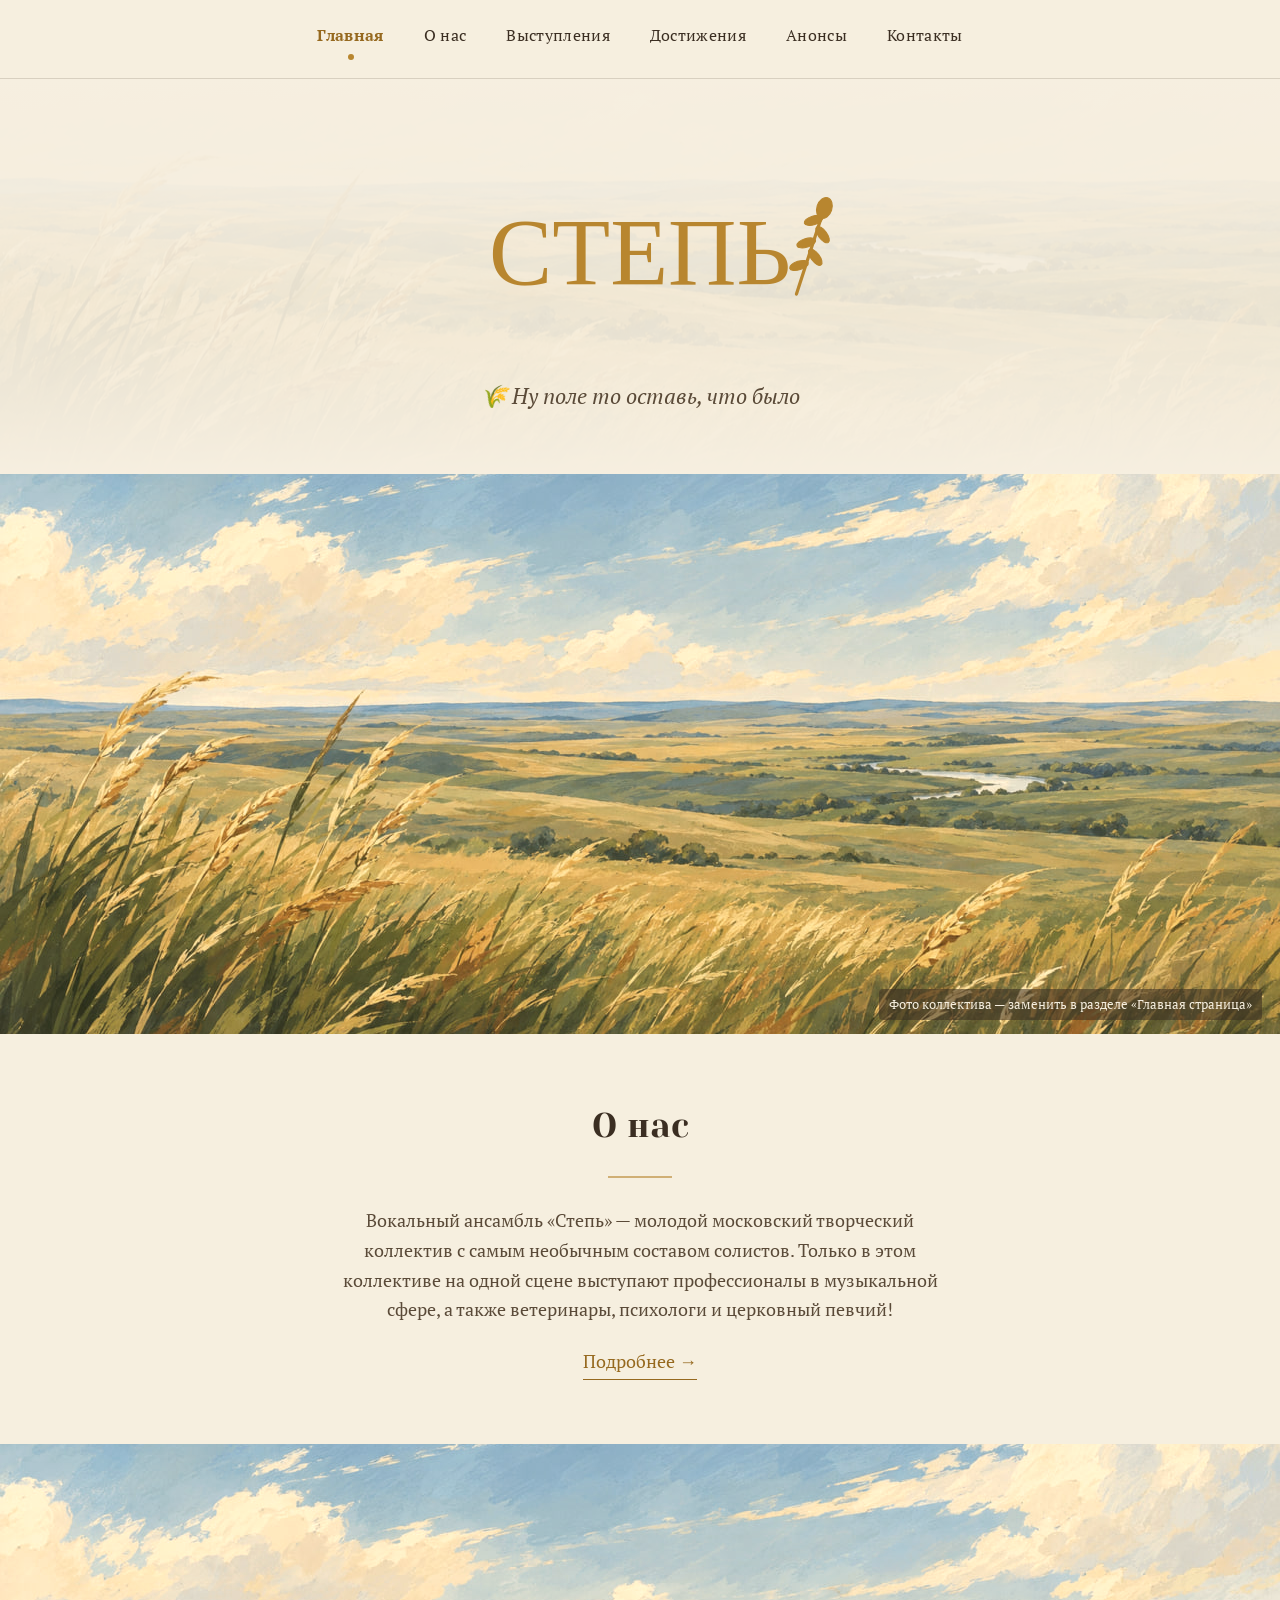
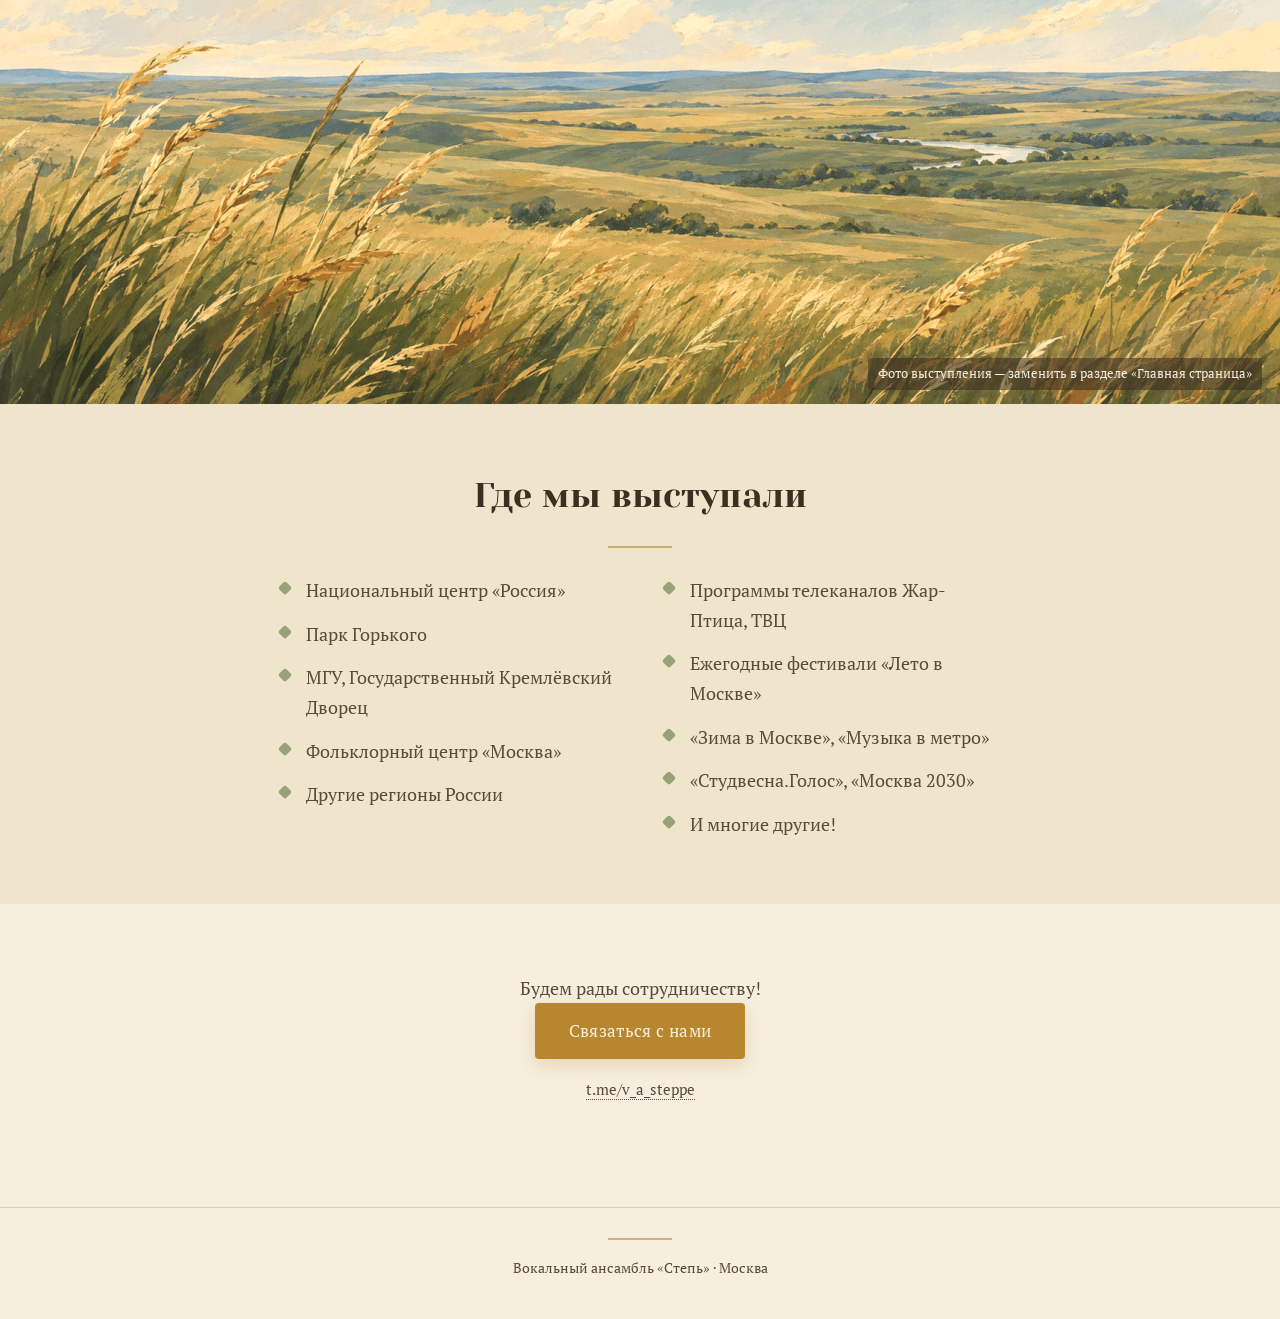
==== index.html @ 337947b2 "Первая версия сайта" ====
<!doctype html>
<html lang="ru">
<head>
<meta charset="utf-8">
<meta name="viewport" content="width=device-width, initial-scale=1">
<title>Степь — вокальный ансамбль</title>
<meta name="description" content="Вокальный ансамбль «Степь» — молодой московский творческий коллектив.">
<link rel="stylesheet" href="css/style.css">
</head>
<body>

<header class="site-header">
  <nav class="site-nav">
    <a href="index.html" class="active">Главная</a>
    <a href="about.html">О нас</a>
    <a href="video.html">Выступления</a>
    <a href="achievements.html">Достижения</a>
    <a href="announcements.html">Анонсы</a>
    <a href="contacts.html">Контакты</a>
  </nav>
</header>

<section class="hero">
  <div class="hero__bg" data-hero-bg style="background-image:url('images/steppe-field.jpg')"></div>
  <div class="hero__inner">
    <div class="logo-slot">
      <!-- Тестовый логотип — замените images/logo-placeholder.svg (или site.json → logoImage) на финальный логотип -->
      <img src="images/logo-placeholder.svg" alt="Степь" data-logo-img>
    </div>
    <p class="slogan"><span class="wheat-sway">🌾</span> <span data-slogan>Ну поле то оставь, что было</span></p>
  </div>
</section>

<div class="photo-band">
  <img src="images/steppe-field.jpg" alt="Ансамбль «Степь»" data-hero-image>
  <span class="photo-band__caption">Фото коллектива — заменить в разделе «Главная страница»</span>
</div>

<section class="section reveal">
  <h2>О нас</h2>
  <div class="divider"></div>
  <p class="lede" data-about-teaser>Загрузка…</p>
  <a class="link-more" href="about.html">Подробнее →</a>
</section>

<div class="photo-band">
  <img src="images/steppe-field.jpg" alt="Выступление ансамбля «Степь»" data-second-image>
  <span class="photo-band__caption">Фото выступления — заменить в разделе «Главная страница»</span>
</div>

<section class="section section--alt reveal">
  <h2>Где мы выступали</h2>
  <div class="divider"></div>
  <ul class="venues" data-venues></ul>
</section>

<section class="cta reveal">
  <p class="lede">Будем рады сотрудничеству!</p>
  <a class="btn" href="https://t.me/v_a_steppe" data-cta-btn>Связаться с нами</a>
  <p class="cta__contact">
    <a href="https://t.me/v_a_steppe" data-telegram-handle>t.me/v_a_steppe</a>
  </p>
</section>

<footer class="site-footer">
  <div class="divider"></div>
  Вокальный ансамбль «Степь» · Москва
</footer>

<script src="js/content.js"></script>
<script src="js/main.js"></script>
<script>Content.renderHome();</script>
</body>
</html>
---- css/style.css ----
/* =========================================================
   Степь — стили сайта
   Палитра и шрифты подобраны под макет ТЗ: тёплый пергамент,
   золото, приглушённая полынно-зелёная и небесная синева.
   ========================================================= */

@import url('https://fonts.googleapis.com/css2?family=Yeseva+One&family=PT+Serif:ital,wght@0,400;0,700;1,400&display=swap');

:root {
  --cream: #f6efdf;
  --cream-deep: #efe4cc;
  --ink: #3b2e22;
  --ink-soft: #5a4a38;
  --gold: #b8862f;
  --gold-deep: #96691f;
  --sage: #7c8b5e;
  --sky: #9db9cf;
  --line: rgba(59, 46, 34, 0.16);

  --font-display: 'Yeseva One', 'PT Serif', serif;
  --font-body: 'PT Serif', Georgia, serif;

  --container: 960px;
  --radius: 4px;
  --ease: cubic-bezier(.22, .61, .36, 1);
}

* { box-sizing: border-box; }

html {
  scroll-behavior: smooth;
}

body {
  margin: 0;
  background: var(--cream);
  color: var(--ink);
  font-family: var(--font-body);
  font-size: 18px;
  line-height: 1.65;
  -webkit-font-smoothing: antialiased;
}

img { max-width: 100%; display: block; }

a { color: inherit; }

.wrap {
  max-width: var(--container);
  margin: 0 auto;
  padding: 0 28px;
}

/* ---------- Навигация ---------- */

.site-header {
  position: sticky;
  top: 0;
  z-index: 40;
  background: rgba(246, 239, 223, 0.92);
  backdrop-filter: blur(6px);
  border-bottom: 1px solid var(--line);
}

.site-nav {
  display: flex;
  justify-content: center;
  gap: 40px;
  padding: 22px 28px;
  flex-wrap: wrap;
}

.site-nav a {
  position: relative;
  text-decoration: none;
  color: var(--ink);
  font-size: 16px;
  letter-spacing: 0.02em;
  padding-bottom: 8px;
  transition: color .25s var(--ease);
}

.site-nav a::after {
  content: "";
  position: absolute;
  left: 50%;
  bottom: 0;
  width: 0;
  height: 2px;
  background: var(--gold);
  transition: width .3s var(--ease), left .3s var(--ease);
}

.site-nav a:hover { color: var(--gold-deep); }
.site-nav a:hover::after { width: 100%; left: 0; }

.site-nav a.active {
  color: var(--gold-deep);
  font-weight: 700;
}

.site-nav a.active::after {
  width: 6px;
  height: 6px;
  left: 50%;
  margin-left: -3px;
  border-radius: 50%;
  bottom: -4px;
}

/* ---------- Герой на главной ---------- */

.hero {
  position: relative;
  text-align: center;
  padding: 90px 24px 60px;
  overflow: hidden;
}

.hero__bg {
  position: absolute;
  inset: 0;
  background-size: cover;
  background-position: center 65%;
  opacity: 0.22;
  filter: saturate(0.85);
  transform: translateY(0);
  will-change: transform;
}

.hero__bg::after {
  content: "";
  position: absolute;
  inset: 0;
  background: linear-gradient(180deg, var(--cream) 0%, rgba(246,239,223,0.55) 55%, var(--cream) 100%);
}

.hero__inner { position: relative; z-index: 1; }

.logo-slot {
  display: inline-block;
  max-width: 560px;
  width: 90%;
  animation: rise-in .9s var(--ease) both;
}

.logo-slot img { width: 100%; height: auto; }

.slogan {
  margin: 6px 0 0;
  font-family: var(--font-body);
  font-style: italic;
  color: var(--ink-soft);
  font-size: 22px;
  animation: rise-in .9s var(--ease) .15s both;
}

.slogan::before,
.slogan::after {
  content: "";
}

/* мягкое покачивание — как колос на ветру, единственная "живая" деталь */
.wheat-sway {
  display: inline-block;
  transform-origin: bottom center;
  animation: sway 4.5s ease-in-out infinite;
}

@keyframes sway {
  0%, 100% { transform: rotate(-2.5deg); }
  50% { transform: rotate(2.5deg); }
}

@keyframes rise-in {
  from { opacity: 0; transform: translateY(18px); }
  to { opacity: 1; transform: translateY(0); }
}

/* ---------- Фотобаннеры ---------- */

.photo-band {
  position: relative;
  width: 100%;
  aspect-ratio: 16 / 7;
  overflow: hidden;
  background: var(--cream-deep);
}

.photo-band img {
  width: 100%;
  height: 100%;
  object-fit: cover;
  filter: sepia(0.18) saturate(1.05);
}

.photo-band__caption {
  position: absolute;
  right: 18px;
  bottom: 14px;
  background: rgba(59,46,34,0.55);
  color: var(--cream);
  font-size: 13px;
  padding: 5px 10px;
  border-radius: var(--radius);
  font-family: var(--font-body);
}

/* ---------- Секции ---------- */

.section {
  padding: 64px 24px;
  text-align: center;
}

.section--alt { background: var(--cream-deep); }

.section h2 {
  font-family: var(--font-display);
  font-weight: 400;
  font-size: 34px;
  color: var(--ink);
  margin: 0 0 22px;
}

.divider {
  width: 64px;
  height: 2px;
  background: var(--gold);
  margin: 0 auto 28px;
  opacity: 0.6;
}

.lede {
  max-width: 640px;
  margin: 0 auto;
  color: var(--ink-soft);
}

.lede + .lede { margin-top: 14px; }

.reveal {
  opacity: 0;
  transform: translateY(14px) rotate(-0.6deg);
  transition: opacity .7s var(--ease), transform .7s var(--ease);
}

.reveal.is-visible {
  opacity: 1;
  transform: translateY(0) rotate(0);
}

.link-more {
  display: inline-block;
  margin-top: 22px;
  color: var(--gold-deep);
  text-decoration: none;
  border-bottom: 1px solid var(--gold-deep);
  padding-bottom: 2px;
  transition: opacity .2s var(--ease);
}

.link-more:hover { opacity: 0.7; }

/* ---------- Список площадок ---------- */

.venues {
  max-width: 720px;
  margin: 0 auto;
  columns: 2;
  column-gap: 48px;
  text-align: left;
  list-style: none;
  padding: 0;
}

.venues li {
  break-inside: avoid;
  margin-bottom: 14px;
  padding-left: 26px;
  position: relative;
  color: var(--ink-soft);
}

.venues li::before {
  content: "";
  position: absolute;
  left: 0;
  top: 7px;
  width: 10px;
  height: 10px;
  background: var(--sage);
  border-radius: 2px;
  transform: rotate(45deg);
  opacity: 0.75;
}

/* ---------- Достижения ---------- */

.achievements {
  max-width: 720px;
  margin: 0 auto;
  text-align: left;
  list-style: none;
  padding: 0;
}

.achievements li {
  padding: 16px 0;
  border-top: 1px solid var(--line);
  display: flex;
  gap: 14px;
  color: var(--ink-soft);
}

.achievements li:last-child { border-bottom: 1px solid var(--line); }

.achievements .spark {
  color: var(--gold);
  flex: none;
  transition: transform .3s var(--ease);
}

.achievements li:hover .spark { transform: scale(1.3) rotate(10deg); }

/* ---------- CTA ---------- */

.cta {
  text-align: center;
  padding: 70px 24px 90px;
}

.btn {
  display: inline-block;
  background: var(--gold);
  color: var(--cream);
  text-decoration: none;
  padding: 14px 34px;
  border-radius: var(--radius);
  font-family: var(--font-body);
  font-size: 17px;
  letter-spacing: 0.02em;
  transition: transform .25s var(--ease), background .25s var(--ease), box-shadow .25s var(--ease);
  box-shadow: 0 6px 18px rgba(184, 134, 47, 0.25);
}

.btn:hover {
  background: var(--gold-deep);
  transform: translateY(-2px);
  box-shadow: 0 10px 22px rgba(184, 134, 47, 0.32);
}

.cta__contact {
  margin-top: 18px;
  color: var(--ink-soft);
  font-size: 15px;
}

.cta__contact a { text-decoration: none; border-bottom: 1px dotted var(--ink-soft); }

/* ---------- Внутренние страницы ---------- */

.page-hero {
  text-align: center;
  padding: 64px 24px 20px;
}

.page-hero h1 {
  font-family: var(--font-display);
  font-weight: 400;
  font-size: 40px;
  margin: 0;
}

.about-text {
  max-width: 640px;
  margin: 0 auto;
  color: var(--ink-soft);
  white-space: pre-line;
  padding: 20px 24px 70px;
}

.empty-state {
  max-width: 480px;
  margin: 0 auto;
  padding: 40px 24px 80px;
  color: var(--ink-soft);
  text-align: center;
}

.empty-state .spark { color: var(--gold); font-size: 22px; }

/* видео */

.video-grid {
  max-width: 820px;
  margin: 0 auto;
  padding: 10px 24px 80px;
  display: grid;
  grid-template-columns: repeat(auto-fit, minmax(260px, 1fr));
  gap: 24px;
}

.video-card {
  background: var(--cream-deep);
  border-radius: var(--radius);
  overflow: hidden;
}

.video-card iframe { width: 100%; aspect-ratio: 16/9; border: 0; display: block; }

.video-card__title {
  padding: 12px 14px;
  font-size: 15px;
  color: var(--ink-soft);
}

/* анонсы */

.announcements {
  max-width: 640px;
  margin: 0 auto;
  padding: 10px 24px 80px;
  text-align: left;
}

.announcement {
  border-top: 1px solid var(--line);
  padding: 20px 0;
}

.announcement:last-child { border-bottom: 1px solid var(--line); }

.announcement__date {
  color: var(--gold-deep);
  font-size: 14px;
  margin-bottom: 4px;
}

.announcement__title {
  font-family: var(--font-display);
  font-weight: 400;
  font-size: 22px;
  margin: 0 0 6px;
}

.announcement__text { color: var(--ink-soft); margin: 0; }

/* контакты */

.contacts-list {
  max-width: 420px;
  margin: 0 auto;
  padding: 10px 24px 90px;
  display: flex;
  flex-direction: column;
  gap: 16px;
}

.contact-link {
  display: flex;
  align-items: center;
  gap: 14px;
  padding: 16px 20px;
  background: var(--cream-deep);
  border-radius: var(--radius);
  text-decoration: none;
  color: var(--ink);
  transition: transform .25s var(--ease), box-shadow .25s var(--ease);
}

.contact-link:hover {
  transform: translateY(-2px);
  box-shadow: 0 8px 20px rgba(59,46,34,0.12);
}

.contact-link__icon {
  width: 22px;
  height: 22px;
  flex: none;
  fill: var(--gold-deep);
}

/* ---------- Подвал ---------- */

.site-footer {
  border-top: 1px solid var(--line);
  padding: 30px 24px 40px;
  text-align: center;
  color: var(--ink-soft);
  font-size: 14px;
}

.site-footer .divider { margin-bottom: 16px; }

/* ---------- Адаптив ---------- */

@media (max-width: 640px) {
  body { font-size: 16.5px; }
  .site-nav { gap: 20px 26px; padding: 16px 20px; }
  .hero { padding: 60px 18px 40px; }
  .section { padding: 48px 18px; }
  .venues { columns: 1; }
  .section h2 { font-size: 28px; }
  .page-hero h1 { font-size: 32px; }
}

/* ---------- Уважаем пользователей с чувствительностью к движению ---------- */

@media (prefers-reduced-motion: reduce) {
  * {
    animation-duration: 0.001ms !important;
    animation-iteration-count: 1 !important;
    transition-duration: 0.001ms !important;
    scroll-behavior: auto !important;
  }
}

/* фокус для доступности */
a:focus-visible, button:focus-visible {
  outline: 2px solid var(--gold-deep);
  outline-offset: 3px;
}
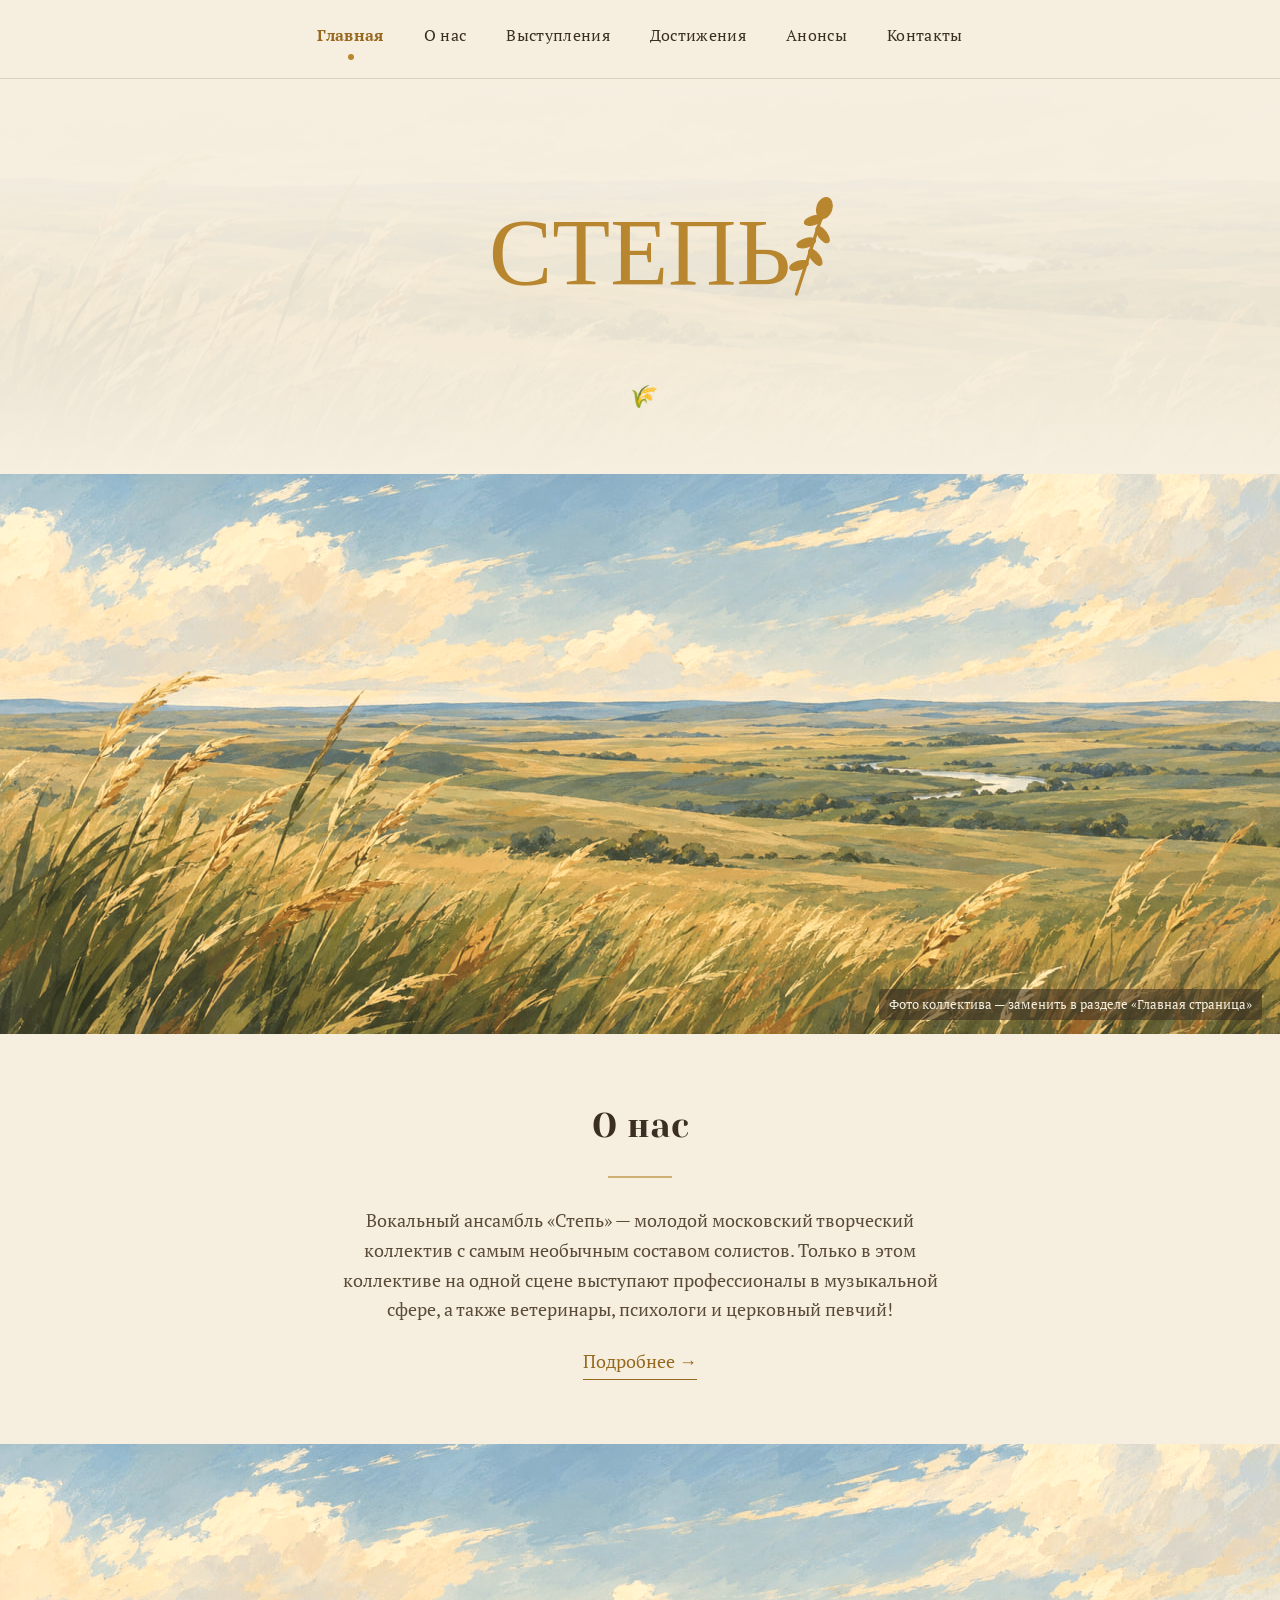
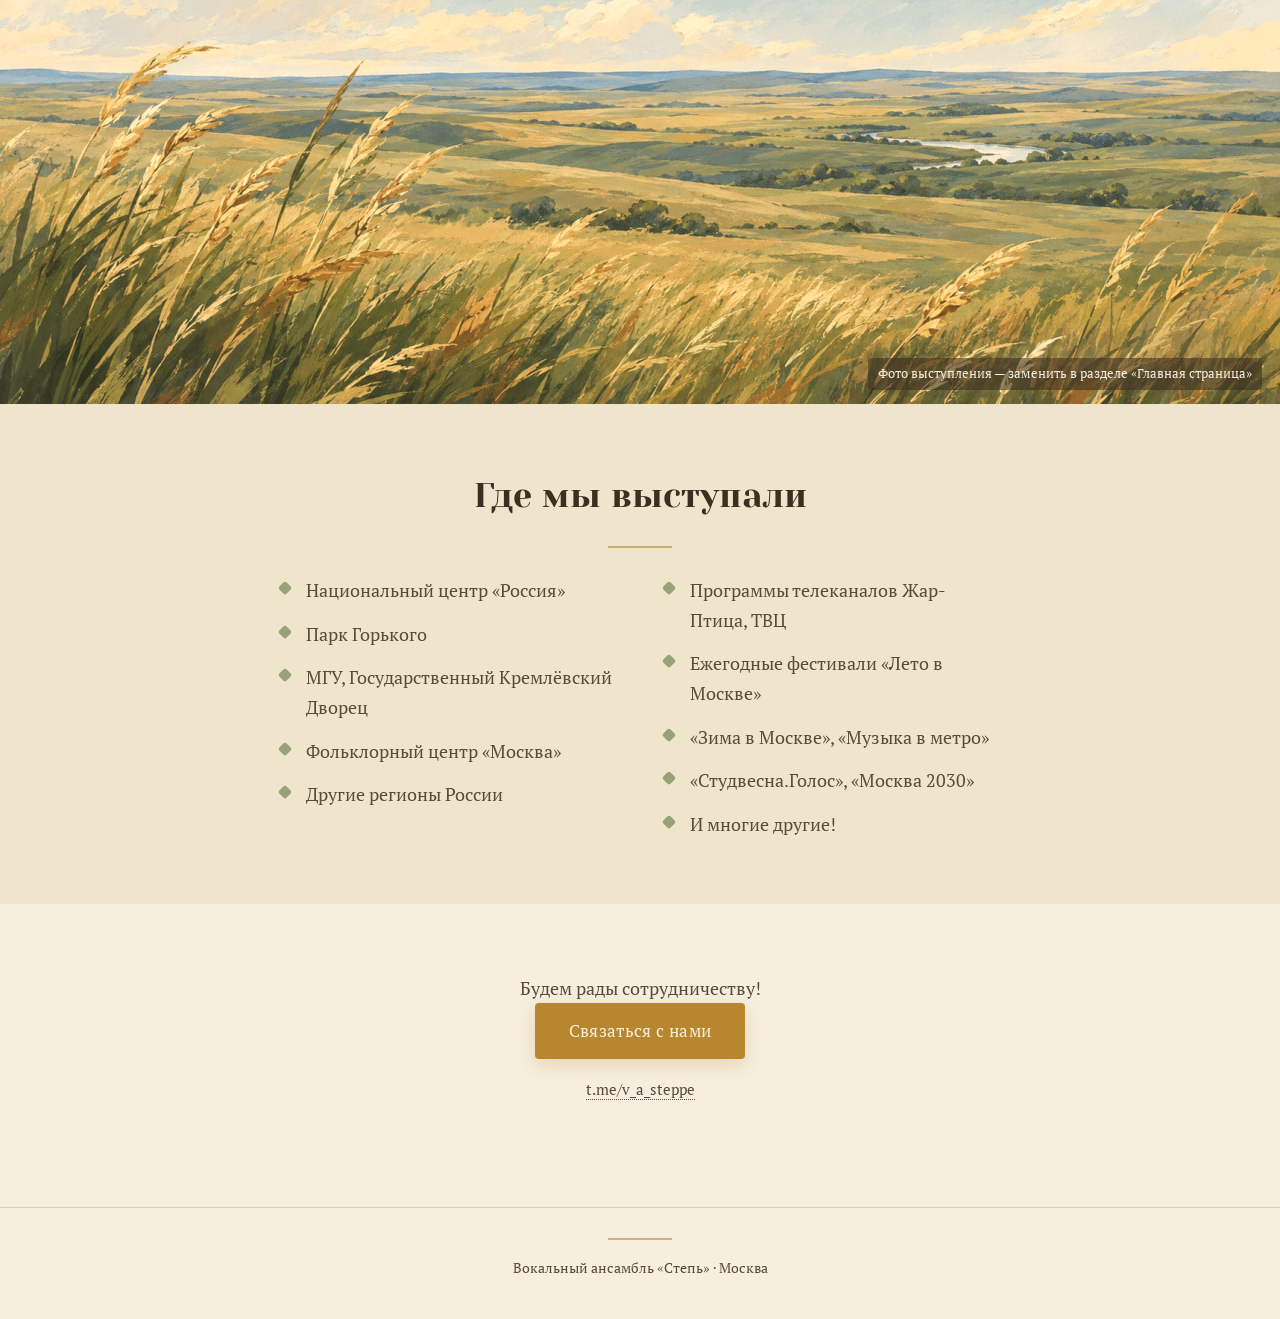
==== commit f4eaf331: "убрал слоган" ====
--- a/index.html
+++ b/index.html
@@ -27,7 +27,7 @@
       <!-- Тестовый логотип — замените images/logo-placeholder.svg (или site.json → logoImage) на финальный логотип -->
       <img src="images/logo-placeholder.svg" alt="Степь" data-logo-img>
     </div>
-    <p class="slogan"><span class="wheat-sway">🌾</span> <span data-slogan>Ну поле то оставь, что было</span></p>
+    <p class="slogan"><span class="wheat-sway">🌾</span></p>
   </div>
 </section>
 
